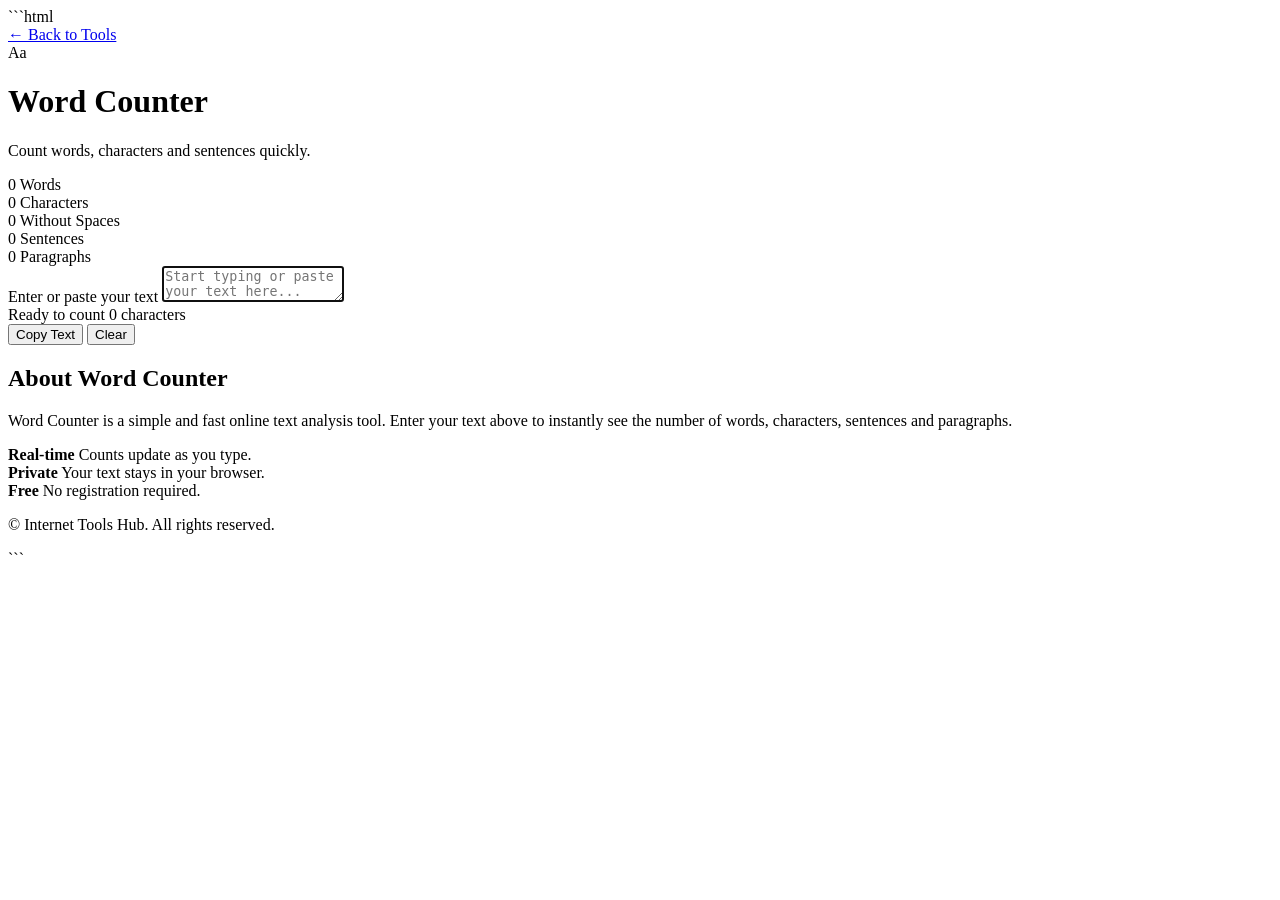
==== tools/word-counter/index.html @ 1f6cb9cf "Create index.html" ====
```html
<!DOCTYPE html>
<html lang="en">
<head>
    <meta charset="UTF-8">
    <meta name="viewport" content="width=device-width, initial-scale=1.0">

    <meta name="description"
        content="Free online Word Counter. Count words, characters, sentences and paragraphs instantly.">
    <meta name="keywords"
        content="word counter, character counter, sentence counter, online word counter, text counter">
    <meta name="author" content="Internet Tools Hub">

    <title>Word Counter - Internet Tools Hub</title>

    <link rel="stylesheet" href="style.css">
</head>

<body>

    <main class="tool-page">

        <header class="tool-header">
            <a href="../../" class="back-link" aria-label="Back to Internet Tools Hub">
                ← Back to Tools
            </a>

            <div class="header-content">
                <div class="tool-icon">Aa</div>

                <div>
                    <h1>Word Counter</h1>
                    <p>Count words, characters and sentences quickly.</p>
                </div>
            </div>
        </header>

        <section class="counter-card">

            <div class="stats-grid">

                <div class="stat-box">
                    <span class="stat-value" id="wordCount">0</span>
                    <span class="stat-label">Words</span>
                </div>

                <div class="stat-box">
                    <span class="stat-value" id="characterCount">0</span>
                    <span class="stat-label">Characters</span>
                </div>

                <div class="stat-box">
                    <span class="stat-value" id="characterNoSpaceCount">0</span>
                    <span class="stat-label">Without Spaces</span>
                </div>

                <div class="stat-box">
                    <span class="stat-value" id="sentenceCount">0</span>
                    <span class="stat-label">Sentences</span>
                </div>

                <div class="stat-box">
                    <span class="stat-value" id="paragraphCount">0</span>
                    <span class="stat-label">Paragraphs</span>
                </div>

            </div>

            <div class="input-wrapper">
                <label for="textInput">Enter or paste your text</label>

                <textarea
                    id="textInput"
                    placeholder="Start typing or paste your text here..."
                    spellcheck="true"
                    autofocus
                ></textarea>

                <div class="input-footer">
                    <span id="textStatus">Ready to count</span>
                    <span id="charLimit">0 characters</span>
                </div>
            </div>

            <div class="actions">
                <button type="button" class="btn btn-secondary" id="copyBtn">
                    Copy Text
                </button>

                <button type="button" class="btn btn-danger" id="clearBtn">
                    Clear
                </button>
            </div>

        </section>

        <section class="info-card">
            <h2>About Word Counter</h2>

            <p>
                Word Counter is a simple and fast online text analysis tool.
                Enter your text above to instantly see the number of words,
                characters, sentences and paragraphs.
            </p>

            <div class="features">
                <div>
                    <strong>Real-time</strong>
                    <span>Counts update as you type.</span>
                </div>

                <div>
                    <strong>Private</strong>
                    <span>Your text stays in your browser.</span>
                </div>

                <div>
                    <strong>Free</strong>
                    <span>No registration required.</span>
                </div>
            </div>
        </section>

    </main>

    <footer class="site-footer">
        <p>© <span id="year"></span> Internet Tools Hub. All rights reserved.</p>
    </footer>

    <script src="script.js"></script>
</body>
</html>
```
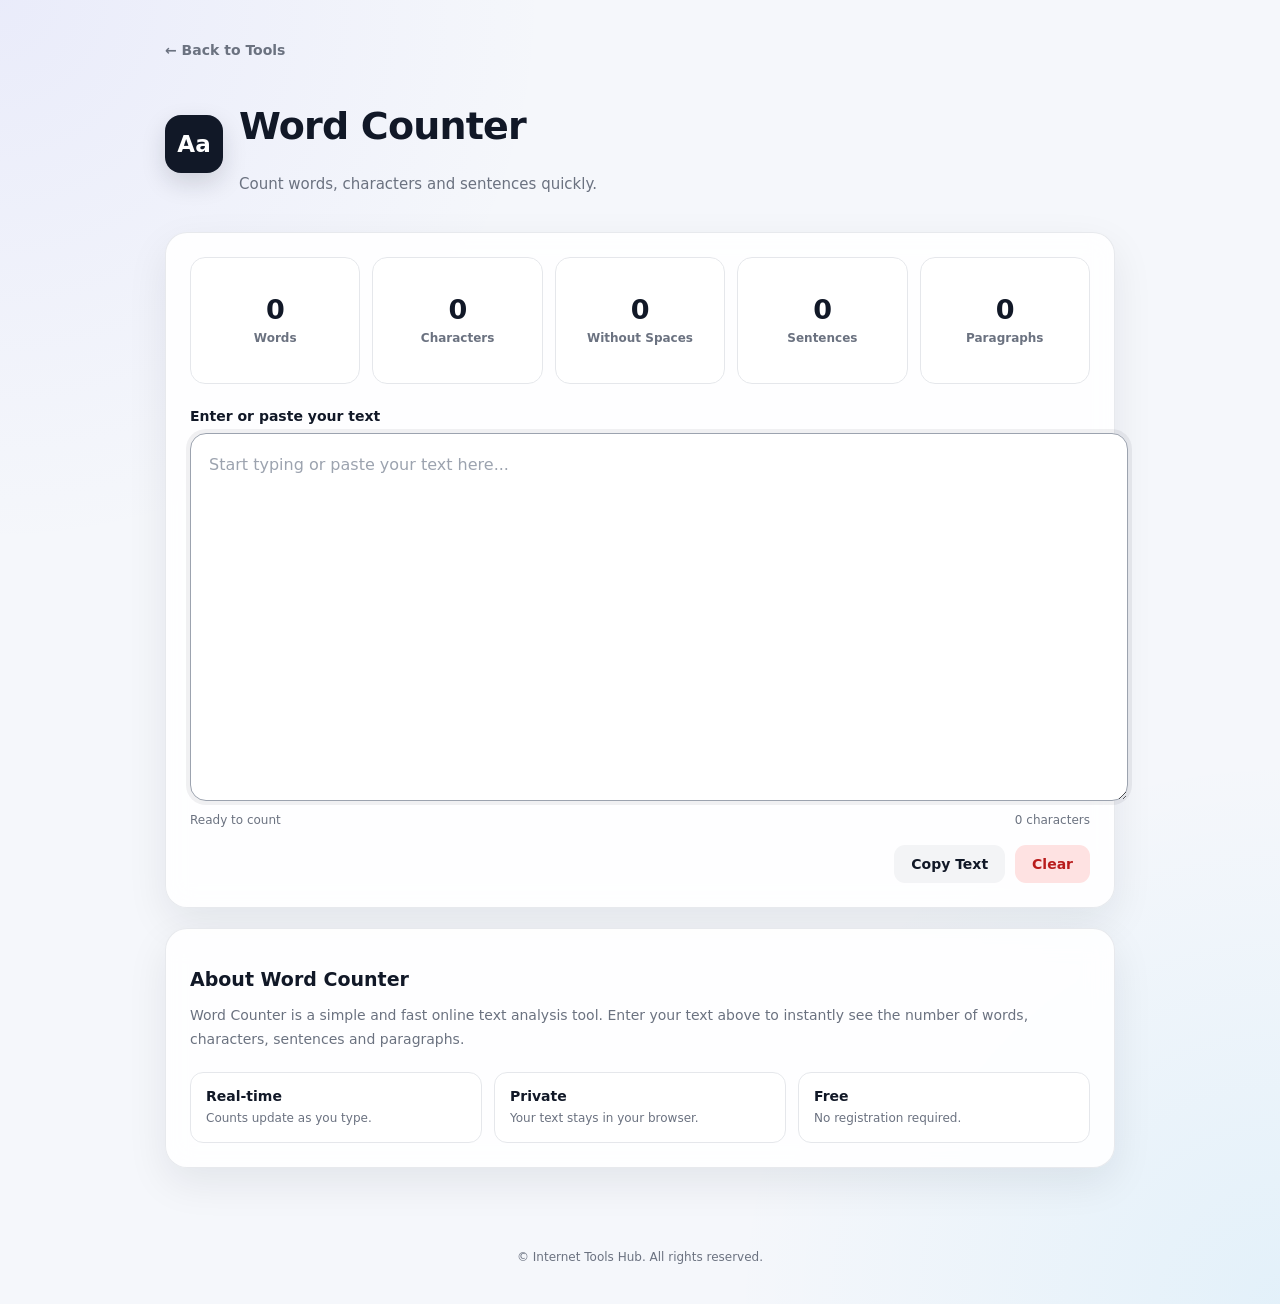
==== commit d4f8f896: "Update index.html" ====
--- a/tools/word-counter/index.html
+++ b/tools/word-counter/index.html
@@ -1,4 +1,4 @@
-```html
+
 <!DOCTYPE html>
 <html lang="en">
 <head>
@@ -130,4 +130,4 @@
     <script src="script.js"></script>
 </body>
 </html>
-```
+
--- a/tools/word-counter/style.css
+++ b/tools/word-counter/style.css
@@ -0,0 +1,375 @@
+```css
+* {
+    margin: 0;
+    padding: 0;
+    box-sizing: border-box;
+}
+
+:root {
+    --bg: #f5f7fb;
+    --card: rgba(255, 255, 255, 0.88);
+    --border: #e5e7eb;
+    --text: #111827;
+    --muted: #6b7280;
+    --primary: #111827;
+    --secondary: #f3f4f6;
+    --danger: #fee2e2;
+    --danger-text: #b91c1c;
+    --shadow: 0 15px 40px rgba(15, 23, 42, 0.08);
+}
+
+html {
+    scroll-behavior: smooth;
+}
+
+body {
+    min-height: 100vh;
+    background:
+        radial-gradient(circle at top left, rgba(99, 102, 241, 0.08), transparent 30%),
+        radial-gradient(circle at bottom right, rgba(14, 165, 233, 0.08), transparent 30%),
+        var(--bg);
+    color: var(--text);
+    font-family:
+        Inter,
+        ui-sans-serif,
+        system-ui,
+        -apple-system,
+        BlinkMacSystemFont,
+        "Segoe UI",
+        sans-serif;
+    display: flex;
+    flex-direction: column;
+}
+
+.tool-page {
+    width: min(100% - 32px, 950px);
+    margin: 0 auto;
+    padding: 32px 0 50px;
+    flex: 1;
+}
+
+.tool-header {
+    margin-bottom: 24px;
+}
+
+.back-link {
+    display: inline-flex;
+    align-items: center;
+    gap: 6px;
+    color: var(--muted);
+    text-decoration: none;
+    font-size: 14px;
+    font-weight: 600;
+    margin-bottom: 22px;
+    transition: color 0.2s ease;
+}
+
+.back-link:hover {
+    color: var(--text);
+}
+
+.header-content {
+    display: flex;
+    align-items: center;
+    gap: 16px;
+}
+
+.tool-icon {
+    width: 58px;
+    height: 58px;
+    border-radius: 16px;
+    background: var(--primary);
+    color: #fff;
+    display: grid;
+    place-items: center;
+    font-size: 23px;
+    font-weight: 800;
+    box-shadow: 0 10px 25px rgba(17, 24, 39, 0.15);
+}
+
+.header-content h1 {
+    font-size: clamp(27px, 5vw, 38px);
+    line-height: 1.15;
+    letter-spacing: -0.8px;
+}
+
+.header-content p {
+    color: var(--muted);
+    margin-top: 6px;
+    font-size: 15px;
+}
+
+.counter-card,
+.info-card {
+    background: var(--card);
+    border: 1px solid rgba(229, 231, 235, 0.9);
+    border-radius: 22px;
+    box-shadow: var(--shadow);
+    backdrop-filter: blur(14px);
+    -webkit-backdrop-filter: blur(14px);
+}
+
+.counter-card {
+    padding: 24px;
+}
+
+.stats-grid {
+    display: grid;
+    grid-template-columns: repeat(5, 1fr);
+    gap: 12px;
+    margin-bottom: 24px;
+}
+
+.stat-box {
+    min-height: 95px;
+    padding: 15px 10px;
+    border: 1px solid var(--border);
+    border-radius: 15px;
+    background: rgba(255, 255, 255, 0.75);
+    display: flex;
+    flex-direction: column;
+    align-items: center;
+    justify-content: center;
+    text-align: center;
+}
+
+.stat-value {
+    font-size: 27px;
+    line-height: 1;
+    font-weight: 800;
+    letter-spacing: -0.5px;
+}
+
+.stat-label {
+    margin-top: 8px;
+    color: var(--muted);
+    font-size: 12px;
+    font-weight: 600;
+}
+
+.input-wrapper label {
+    display: block;
+    font-size: 14px;
+    font-weight: 700;
+    margin-bottom: 9px;
+}
+
+textarea {
+    width: 100%;
+    min-height: 330px;
+    resize: vertical;
+    border: 1px solid var(--border);
+    border-radius: 16px;
+    outline: none;
+    background: #fff;
+    color: var(--text);
+    padding: 18px;
+    font: inherit;
+    font-size: 16px;
+    line-height: 1.65;
+    transition:
+        border-color 0.2s ease,
+        box-shadow 0.2s ease;
+}
+
+textarea::placeholder {
+    color: #9ca3af;
+}
+
+textarea:focus {
+    border-color: #9ca3af;
+    box-shadow: 0 0 0 4px rgba(17, 24, 39, 0.06);
+}
+
+.input-footer {
+    display: flex;
+    justify-content: space-between;
+    gap: 12px;
+    color: var(--muted);
+    font-size: 12px;
+    margin-top: 8px;
+}
+
+.actions {
+    display: flex;
+    justify-content: flex-end;
+    gap: 10px;
+    margin-top: 18px;
+}
+
+.btn {
+    border: 0;
+    border-radius: 11px;
+    padding: 11px 17px;
+    font: inherit;
+    font-size: 14px;
+    font-weight: 700;
+    cursor: pointer;
+    transition:
+        transform 0.15s ease,
+        opacity 0.15s ease,
+        background 0.15s ease;
+}
+
+.btn:hover {
+    transform: translateY(-1px);
+}
+
+.btn:active {
+    transform: translateY(0);
+}
+
+.btn-secondary {
+    background: var(--secondary);
+    color: var(--text);
+}
+
+.btn-secondary:hover {
+    background: #e5e7eb;
+}
+
+.btn-danger {
+    background: var(--danger);
+    color: var(--danger-text);
+}
+
+.btn-danger:hover {
+    background: #fecaca;
+}
+
+.btn:disabled {
+    opacity: 0.5;
+    cursor: not-allowed;
+    transform: none;
+}
+
+.info-card {
+    padding: 24px;
+    margin-top: 20px;
+}
+
+.info-card h2 {
+    font-size: 19px;
+    margin-bottom: 10px;
+}
+
+.info-card p {
+    color: var(--muted);
+    font-size: 14px;
+    line-height: 1.7;
+}
+
+.features {
+    display: grid;
+    grid-template-columns: repeat(3, 1fr);
+    gap: 12px;
+    margin-top: 20px;
+}
+
+.features > div {
+    padding: 15px;
+    border: 1px solid var(--border);
+    border-radius: 13px;
+    background: rgba(255, 255, 255, 0.65);
+}
+
+.features strong,
+.features span {
+    display: block;
+}
+
+.features strong {
+    font-size: 14px;
+    margin-bottom: 5px;
+}
+
+.features span {
+    color: var(--muted);
+    font-size: 12px;
+    line-height: 1.5;
+}
+
+.site-footer {
+    text-align: center;
+    padding: 20px 16px;
+    color: var(--muted);
+    font-size: 12px;
+}
+
+/* Tablet */
+@media (max-width: 760px) {
+    .stats-grid {
+        grid-template-columns: repeat(3, 1fr);
+    }
+
+    .features {
+        grid-template-columns: 1fr;
+    }
+}
+
+/* Mobile */
+@media (max-width: 520px) {
+    .tool-page {
+        width: min(100% - 20px, 950px);
+        padding-top: 20px;
+    }
+
+    .header-content {
+        align-items: flex-start;
+    }
+
+    .tool-icon {
+        width: 48px;
+        height: 48px;
+        border-radius: 13px;
+        font-size: 19px;
+        flex-shrink: 0;
+    }
+
+    .header-content h1 {
+        font-size: 27px;
+    }
+
+    .header-content p {
+        font-size: 13px;
+    }
+
+    .counter-card,
+    .info-card {
+        border-radius: 17px;
+        padding: 16px;
+    }
+
+    .stats-grid {
+        grid-template-columns: repeat(2, 1fr);
+        gap: 9px;
+    }
+
+    .stat-box {
+        min-height: 85px;
+    }
+
+    .stat-value {
+        font-size: 24px;
+    }
+
+    textarea {
+        min-height: 270px;
+        padding: 14px;
+        font-size: 15px;
+    }
+
+    .actions {
+        display: grid;
+        grid-template-columns: 1fr 1fr;
+    }
+
+    .btn {
+        width: 100%;
+    }
+
+    .input-footer {
+        font-size: 11px;
+    }
+}
+```
